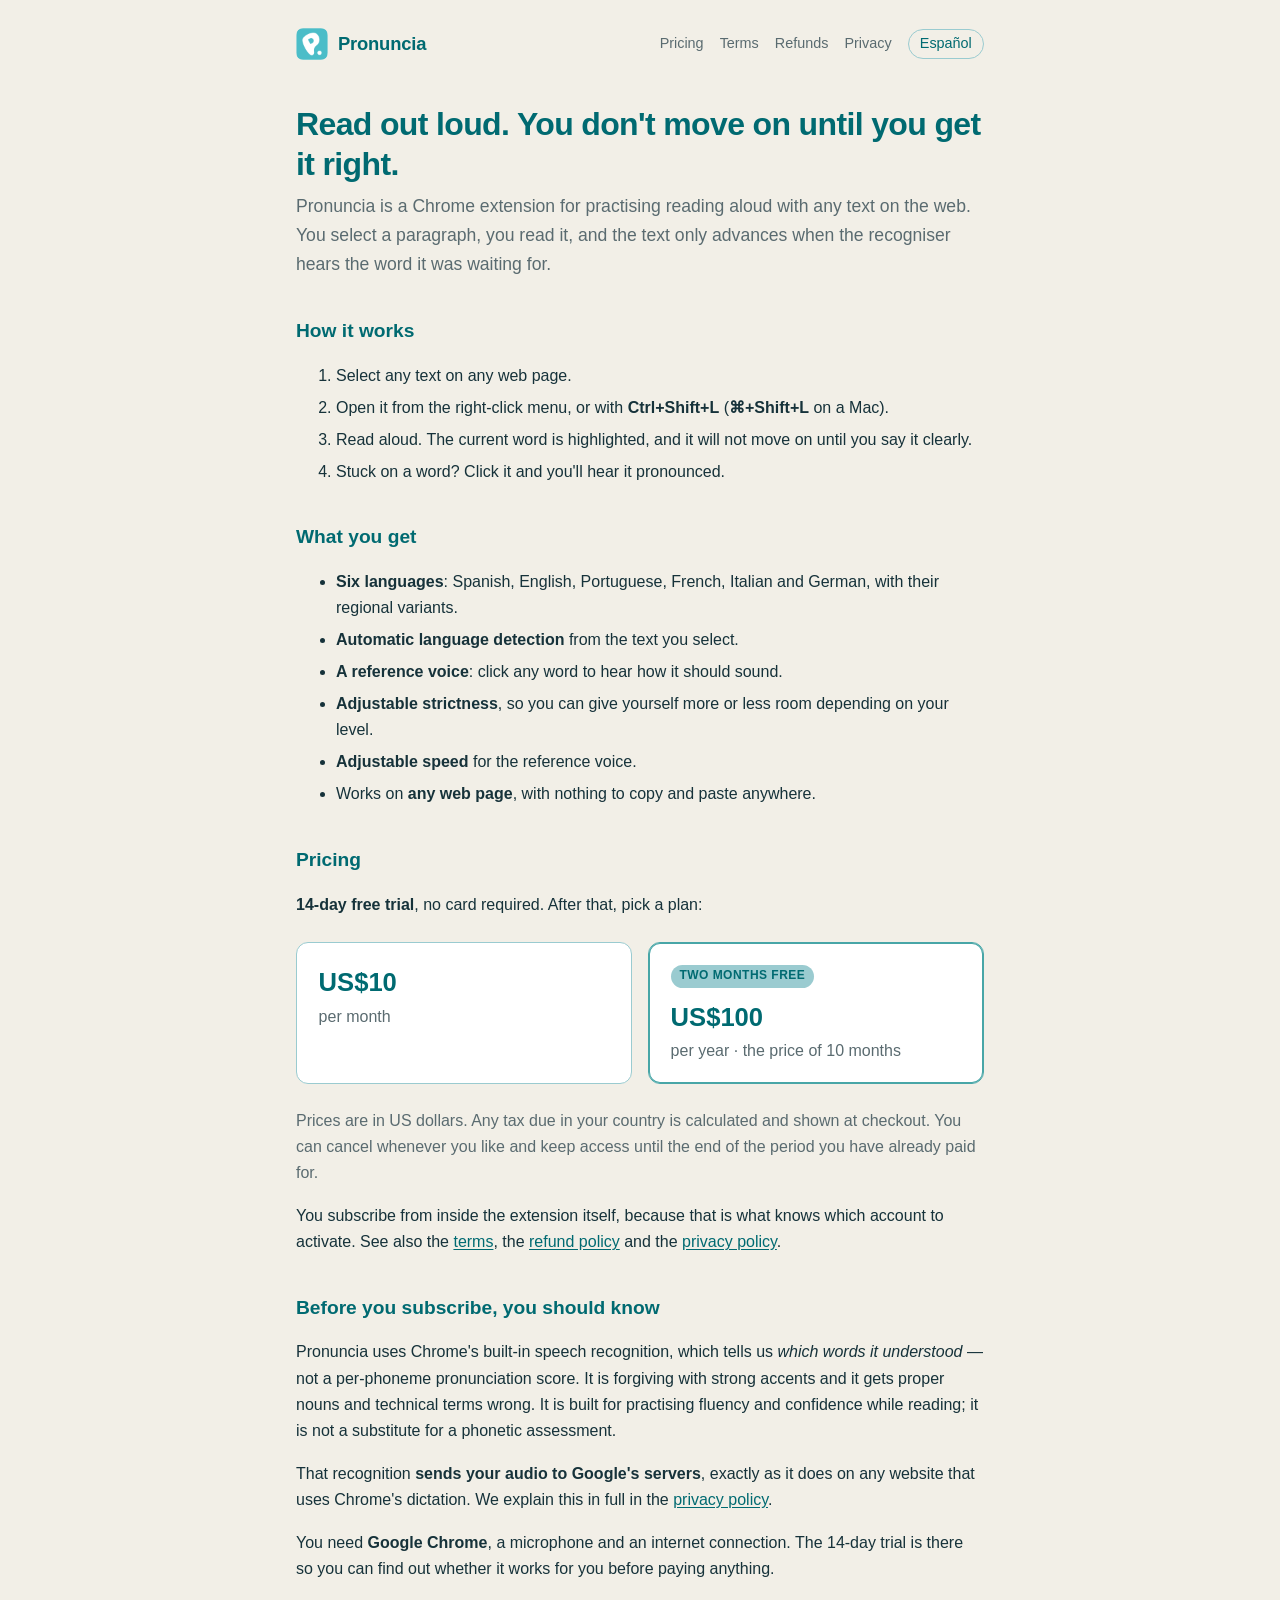
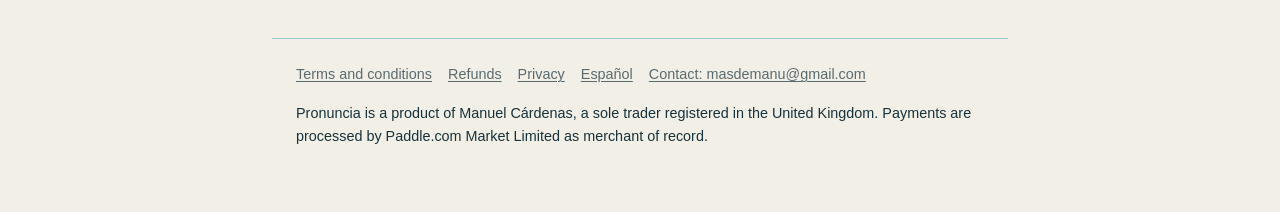
==== index.html @ be969f2e "Pone el inglés en la raíz y rehace el diseño con la paleta y el logo El vendedor es un autónomo brit" ====
<!DOCTYPE html>
<!--
  Portada, en inglés, en la raíz del dominio. Paddle no aprueba un dominio solo
  por tener página de pago: revisa que el sitio explique qué vendes, cuánto
  cuesta y qué recibe el comprador, y que términos, reembolsos y privacidad se
  alcancen desde la navegación. Esta página existe para eso tanto como para el
  visitante.

  El inglés va en la raíz y el español en /es/ porque el vendedor es un autónomo
  británico y la versión inglesa es la que prevalece legalmente. La española es
  traducción, y así lo dicen sus propios Términos.

  Todos los enlaces de navegación son relativos a propósito. El sitio puede
  vivir en la raíz de un dominio o en una subcarpeta —el banco de pruebas local
  lo sirve en /web/—: con rutas absolutas como «/terms/» ese caso se rompe
  entero. Las únicas URLs absolutas son las `hreflang`, que las exigen.
-->
<html lang="en">
  <head>
    <meta charset="utf-8" />
    <meta name="viewport" content="width=device-width, initial-scale=1" />
    <title>Pronuncia — read-aloud practice that waits for you</title>
    <meta name="description" content="Chrome extension for reading practice out loud: the text will not move on until you pronounce each word clearly." />
    <link rel="stylesheet" href="estilo.css" />
    <link rel="icon" href="favicon-32.png" sizes="32x32" />
    <link rel="apple-touch-icon" href="icon-180.png" />
    <link rel="alternate" hreflang="en" href="https://pronuncia.dev/" />
    <link rel="alternate" hreflang="es" href="https://pronuncia.dev/es/" />
    <link rel="alternate" hreflang="x-default" href="https://pronuncia.dev/" />
  </head>
  <body>
    <header>
      <a class="marca" href="./"><img src="logo.png" alt="" /><span>Pronuncia</span></a>
      <nav>
        <a href="#pricing">Pricing</a>
        <a href="terms/">Terms</a>
        <a href="refunds/">Refunds</a>
        <a href="privacy/">Privacy</a>
        <a class="idioma" href="es/" hreflang="es" lang="es">Español</a>
      </nav>
    </header>

    <main>
      <h1>Read out loud. You don't move on until you get it right.</h1>
      <p class="entrada">
        Pronuncia is a Chrome extension for practising reading aloud with any text on
        the web. You select a paragraph, you read it, and the text only advances when
        the recogniser hears the word it was waiting for.
      </p>

      <h2>How it works</h2>
      <ol>
        <li>Select any text on any web page.</li>
        <li>Open it from the right-click menu, or with <strong>Ctrl+Shift+L</strong> (<strong>⌘+Shift+L</strong> on a Mac).</li>
        <li>Read aloud. The current word is highlighted, and it will not move on until you say it clearly.</li>
        <li>Stuck on a word? Click it and you'll hear it pronounced.</li>
      </ol>

      <h2>What you get</h2>
      <ul>
        <li><strong>Six languages</strong>: Spanish, English, Portuguese, French, Italian and German, with their regional variants.</li>
        <li><strong>Automatic language detection</strong> from the text you select.</li>
        <li><strong>A reference voice</strong>: click any word to hear how it should sound.</li>
        <li><strong>Adjustable strictness</strong>, so you can give yourself more or less room depending on your level.</li>
        <li><strong>Adjustable speed</strong> for the reference voice.</li>
        <li>Works on <strong>any web page</strong>, with nothing to copy and paste anywhere.</li>
      </ul>

      <h2 id="pricing">Pricing</h2>
      <p><strong>14-day free trial</strong>, no card required. After that, pick a plan:</p>

      <div class="precios">
        <div class="plan">
          <span class="cantidad">US$10</span>
          <span class="suave">per month</span>
        </div>
        <div class="plan destacado">
          <span class="etiqueta">Two months free</span>
          <span class="cantidad">US$100</span>
          <span class="suave">per year · the price of 10 months</span>
        </div>
      </div>

      <p class="suave">
        Prices are in US dollars. Any tax due in your country is calculated and shown at
        checkout. You can cancel whenever you like and keep access until the end of the
        period you have already paid for.
      </p>

      <p>
        You subscribe from inside the extension itself, because that is what knows which
        account to activate. See also the <a href="terms/">terms</a>, the
        <a href="refunds/">refund policy</a> and the <a href="privacy/">privacy policy</a>.
      </p>

      <h2>Before you subscribe, you should know</h2>
      <p>
        Pronuncia uses Chrome's built-in speech recognition, which tells us <em>which words
        it understood</em> — not a per-phoneme pronunciation score. It is forgiving with
        strong accents and it gets proper nouns and technical terms wrong. It is built for
        practising fluency and confidence while reading; it is not a substitute for a
        phonetic assessment.
      </p>
      <p>
        That recognition <strong>sends your audio to Google's servers</strong>, exactly as it
        does on any website that uses Chrome's dictation. We explain this in full in the
        <a href="privacy/">privacy policy</a>.
      </p>
      <p>
        You need <strong>Google Chrome</strong>, a microphone and an internet connection. The
        14-day trial is there so you can find out whether it works for you before paying
        anything.
      </p>
    </main>

    <footer>
      <nav>
        <a href="terms/">Terms and conditions</a>
        <a href="refunds/">Refunds</a>
        <a href="privacy/">Privacy</a>
        <a href="es/" hreflang="es" lang="es">Español</a>
        <a href="mailto:masdemanu@gmail.com">Contact: masdemanu@gmail.com</a>
      </nav>
      <p>
        Pronuncia is a product of Manuel Cárdenas, a sole trader registered in the United
        Kingdom. Payments are processed by Paddle.com Market Limited as merchant of record.
      </p>
    </footer>
    <script src="idioma.js"></script>
  </body>
</html>
---- estilo.css ----
/* Estilo del sitio de Pronuncia. Uno solo para todas las páginas, en los dos
   idiomas, para que quien llega desde el popup reconozca dónde está.

   Sin dependencias ni fuentes remotas: una página de pago que espera a
   descargar una tipografía es una página de pago que a veces no aparece.

   La paleta es de cuatro colores y no todos valen para todo. Medidos sobre el
   fondo crema: el teal oscuro da 5,5:1 y sirve para texto; el teal medio da
   2,5:1 y el claro 1,6:1, así que esos dos son SOLO decoración —bordes, filetes,
   rellenos—. Texto blanco sobre teal medio tampoco llega (2,9:1), por eso los
   botones sólidos van en teal oscuro. */

:root {
  --crema: #f2efe7;
  --teal-claro: #9acbd0;
  --teal-medio: #48a6a7;
  --teal-oscuro: #006a71;

  --texto: #16323a;
  --suave: #5a6b70;
  --enlace: var(--teal-oscuro);
  --linea: #ddd8cc;
  --linea-teal: var(--teal-claro);
  --superficie: #fff;
}

* { box-sizing: border-box; }

body {
  margin: 0;
  font: 16px/1.65 -apple-system, BlinkMacSystemFont, 'Segoe UI', Roboto, sans-serif;
  color: var(--texto);
  background: var(--crema);
}

header, main, footer { max-width: 46rem; margin: 0 auto; padding: 0 1.5rem; }

/* ---- cabecera ---- */

header {
  display: flex;
  flex-wrap: wrap;
  gap: 1rem;
  align-items: center;
  justify-content: space-between;
  padding-top: 1.75rem;
  padding-bottom: 1.25rem;
}

header .marca {
  display: inline-flex;
  align-items: center;
  gap: 0.6rem;
  font-weight: 650;
  font-size: 1.15rem;
  letter-spacing: -0.01em;
  text-decoration: none;
  color: var(--teal-oscuro);
}
header .marca img { display: block; height: 2rem; width: auto; border-radius: 0.45rem; }

header nav { display: flex; flex-wrap: wrap; align-items: center; gap: 1rem; font-size: 0.9rem; }
header nav a { color: var(--suave); text-decoration: none; }
header nav a:hover { color: var(--teal-oscuro); text-decoration: underline; }

/* El selector de idioma no es un enlace más de la navegación: se distingue para
   que se encuentre sin leerla entera. */
header nav a.idioma {
  border: 1px solid var(--linea-teal);
  border-radius: 999px;
  padding: 0.15rem 0.7rem;
  color: var(--teal-oscuro);
}
header nav a.idioma:hover { background: var(--teal-claro); text-decoration: none; }

/* ---- texto ---- */

h1 { font-size: 2rem; line-height: 1.25; margin: 1.5rem 0 0.5rem; letter-spacing: -0.02em; color: var(--teal-oscuro); }
h2 { font-size: 1.2rem; margin: 2.25rem 0 0.5rem; color: var(--teal-oscuro); }
h3 { font-size: 1rem; margin: 1.5rem 0 0.25rem; }

p, li { color: var(--texto); }
li { margin-bottom: 0.35rem; }
.suave { color: var(--suave); }

a { color: var(--enlace); text-underline-offset: 0.15em; }
a:hover { color: var(--teal-medio); }

.entrada { font-size: 1.1rem; color: var(--suave); margin-top: 0; }

/* ---- precios ---- */

.precios { display: flex; flex-wrap: wrap; gap: 1rem; margin: 1.5rem 0; }
.plan {
  flex: 1 1 12rem;
  background: var(--superficie);
  border: 1px solid var(--linea-teal);
  border-radius: 0.75rem;
  padding: 1.15rem 1.35rem;
}
.plan .cantidad { font-size: 1.6rem; font-weight: 650; display: block; color: var(--teal-oscuro); }

/* El anual lleva un filete grueso porque es el que interesa a las dos partes:
   al comprador le sale dos meses gratis y al vendedor le baja la comisión
   efectiva del 10 % al 5,5 %, que es donde se va el margen de un cobro de $10. */
.plan.destacado { border-color: var(--teal-medio); box-shadow: inset 0 0 0 1px var(--teal-medio); }
.plan .etiqueta {
  display: inline-block;
  margin-bottom: 0.5rem;
  padding: 0.1rem 0.55rem;
  border-radius: 999px;
  background: var(--teal-claro);
  color: var(--teal-oscuro);
  font-size: 0.75rem;
  font-weight: 650;
  text-transform: uppercase;
  letter-spacing: 0.04em;
}

/* ---- tablas ---- */

table {
  border-collapse: collapse;
  width: 100%;
  margin: 1rem 0;
  font-size: 0.95rem;
  background: var(--superficie);
  border: 1px solid var(--linea-teal);
  border-radius: 0.6rem;
  overflow: hidden;
}
th, td { text-align: left; padding: 0.6rem 0.8rem; border-bottom: 1px solid var(--linea); vertical-align: top; }
tr:last-child td { border-bottom: none; }
th { background: var(--teal-claro); color: var(--teal-oscuro); font-weight: 650; border-bottom-color: var(--teal-medio); }

/* Las tablas de la política de privacidad no caben en un móvil: que se
   desplacen ellas antes que la página entera. */
.tabla { overflow-x: auto; }

/* ---- aviso de idioma ---- */

/* Sugerir, no imponer. Una redirección automática por idioma sin escapatoria es
   de las cosas que más molestan, y además se equivoca: hay quien navega en un
   idioma y quiere leer en otro. */
.aviso-idioma {
  background: var(--superficie);
  border: 1px solid var(--linea-teal);
  border-left: 4px solid var(--teal-medio);
  border-radius: 0.5rem;
  padding: 0.75rem 1rem;
  margin: 1.25rem auto 0;
  max-width: 46rem;
  font-size: 0.92rem;
  display: flex;
  flex-wrap: wrap;
  gap: 0.75rem;
  align-items: center;
  justify-content: space-between;
}
.aviso-idioma button {
  border: 1px solid var(--linea-teal);
  background: transparent;
  color: var(--suave);
  border-radius: 0.4rem;
  padding: 0.2rem 0.6rem;
  font: inherit;
  font-size: 0.85rem;
  cursor: pointer;
}
.aviso-idioma button:hover { background: var(--crema); color: var(--texto); }

/* ---- huecos por rellenar ---- */

/* Se marcan en rojo a propósito: un dato de relleno en los Términos es justo lo
   que hace que Paddle rechace la verificación, y así no se puede pasar por alto. */
.rellenar {
  background: #fff1f0;
  color: #b3261e;
  border-bottom: 1px dashed #b3261e;
  padding: 0 0.15rem;
  font-weight: 600;
}

/* ---- pie ---- */

footer {
  border-top: 1px solid var(--linea-teal);
  margin-top: 3.5rem;
  padding-top: 1.5rem;
  padding-bottom: 3rem;
  font-size: 0.9rem;
  color: var(--suave);
}
footer nav { display: flex; flex-wrap: wrap; gap: 1rem; margin-bottom: 0.75rem; }
footer a { color: var(--suave); }
footer a:hover { color: var(--teal-oscuro); }
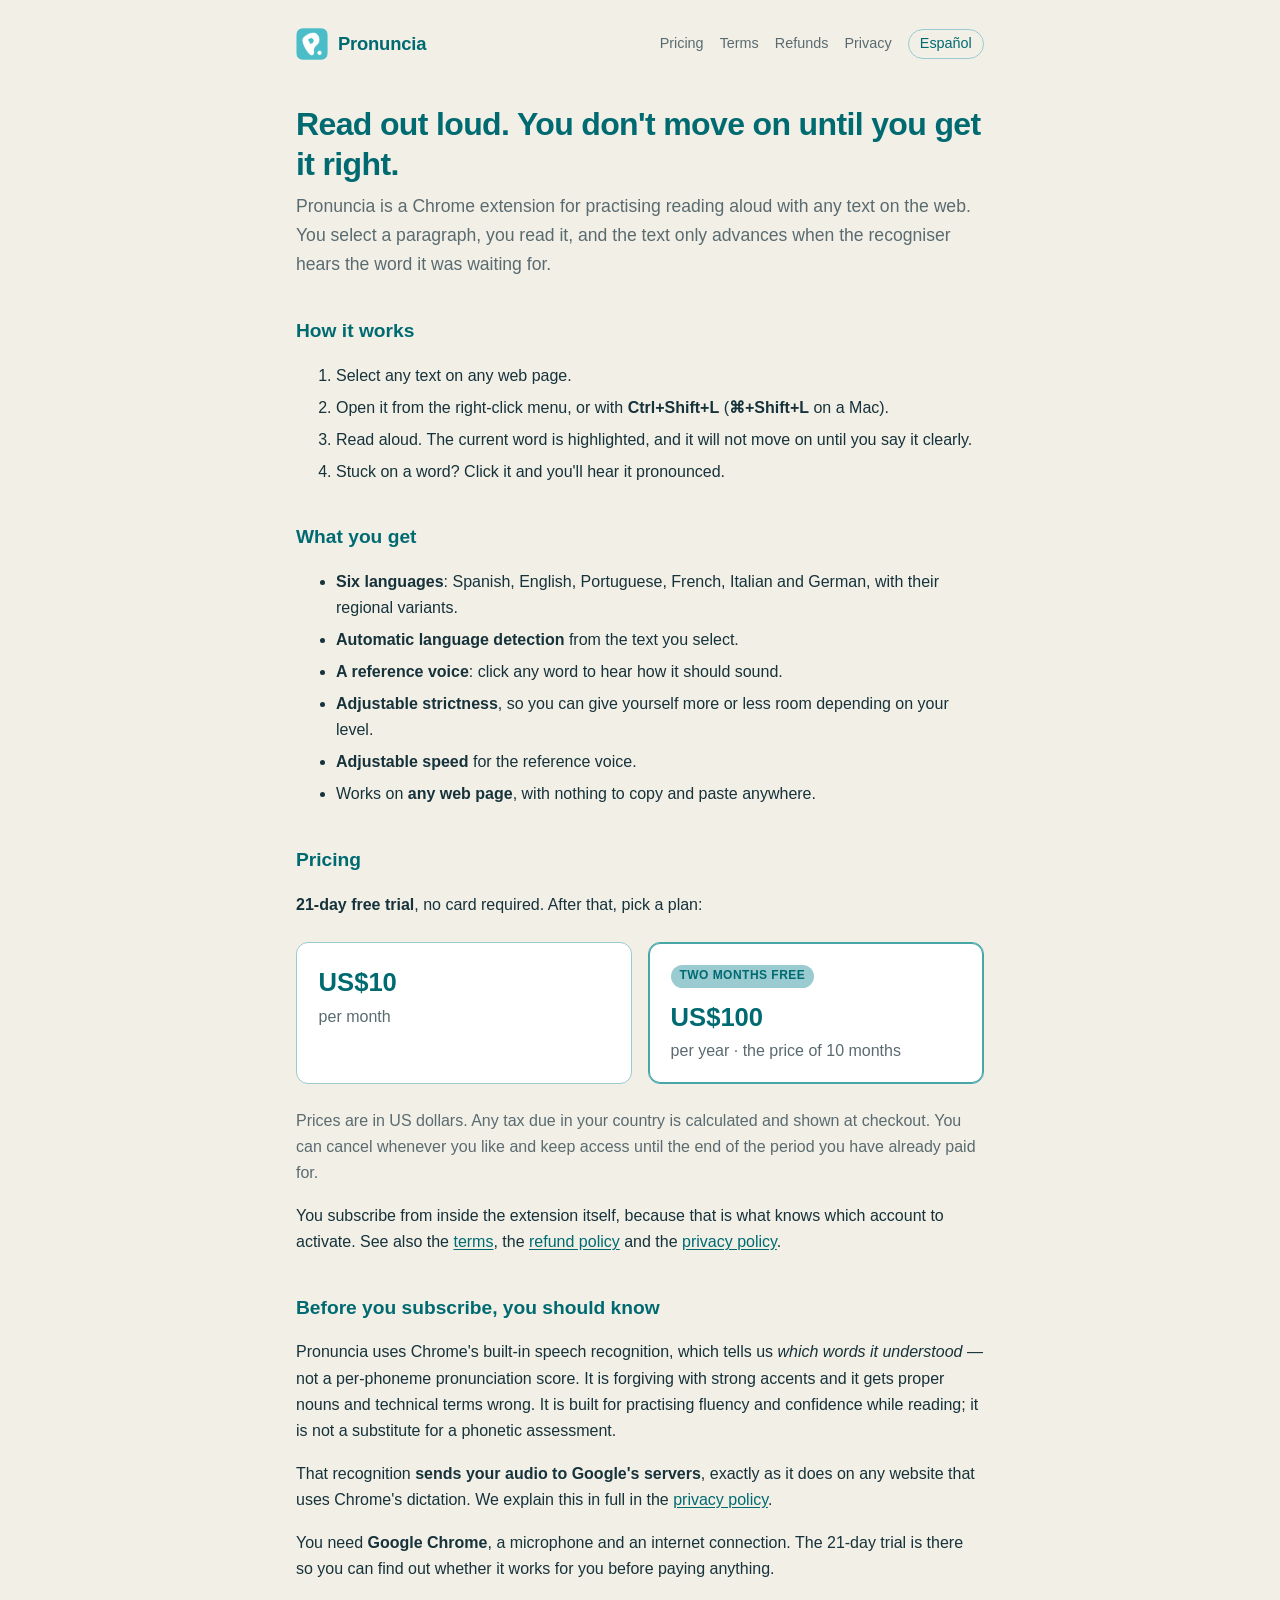
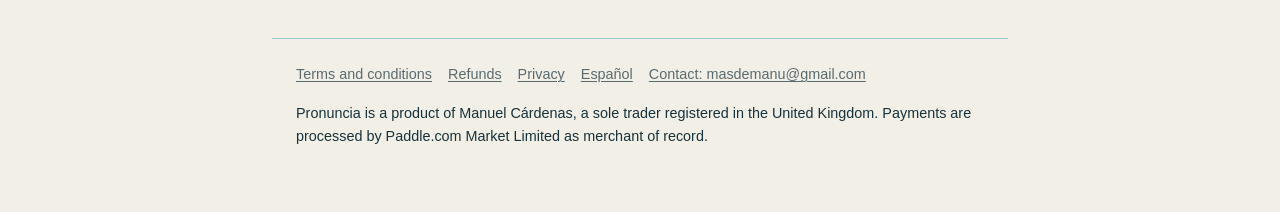
==== commit 9152f9d8: "Sube la prueba gratuita de 14 a 21 días Solo las menciones a la prueba. Los otros «14 días» de la po" ====
--- a/index.html
+++ b/index.html
@@ -67,7 +67,7 @@
       </ul>
 
       <h2 id="pricing">Pricing</h2>
-      <p><strong>14-day free trial</strong>, no card required. After that, pick a plan:</p>
+      <p><strong>21-day free trial</strong>, no card required. After that, pick a plan:</p>
 
       <div class="precios">
         <div class="plan">
@@ -108,7 +108,7 @@
       </p>
       <p>
         You need <strong>Google Chrome</strong>, a microphone and an internet connection. The
-        14-day trial is there so you can find out whether it works for you before paying
+        21-day trial is there so you can find out whether it works for you before paying
         anything.
       </p>
     </main>
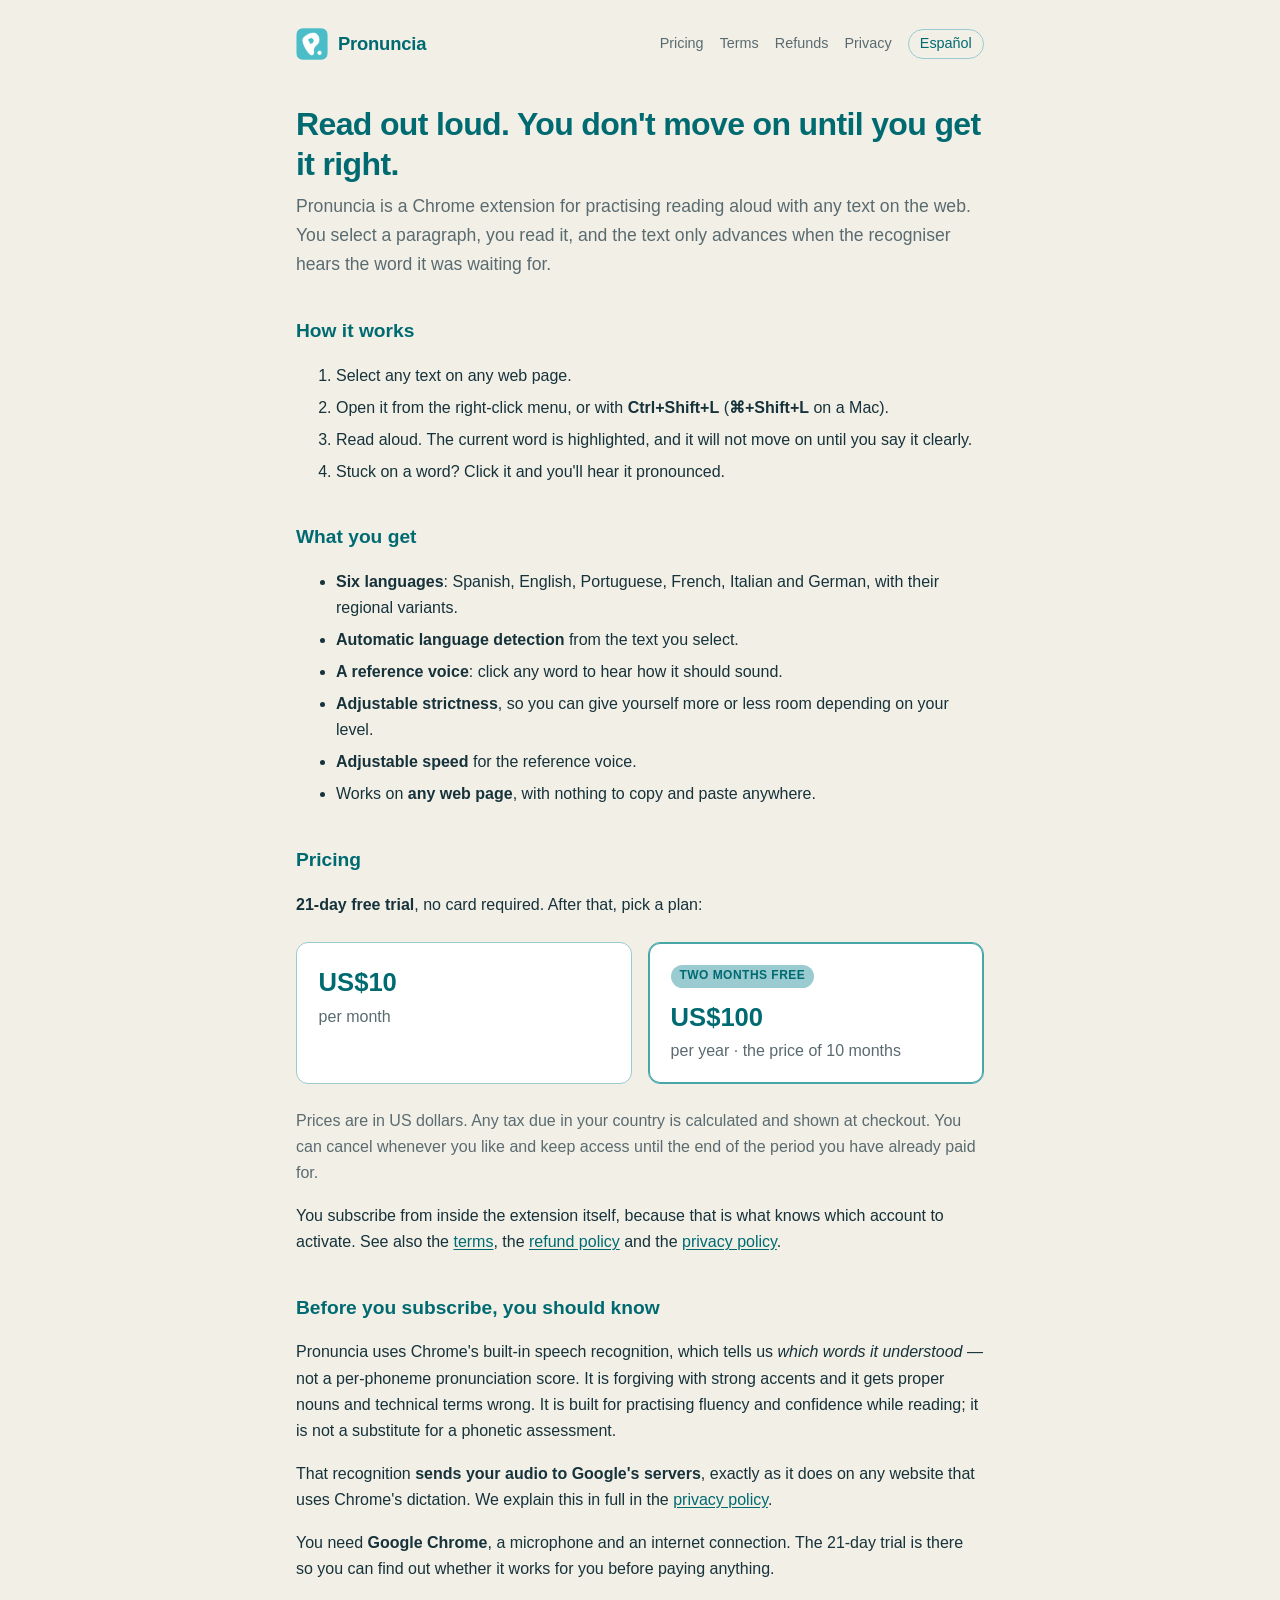
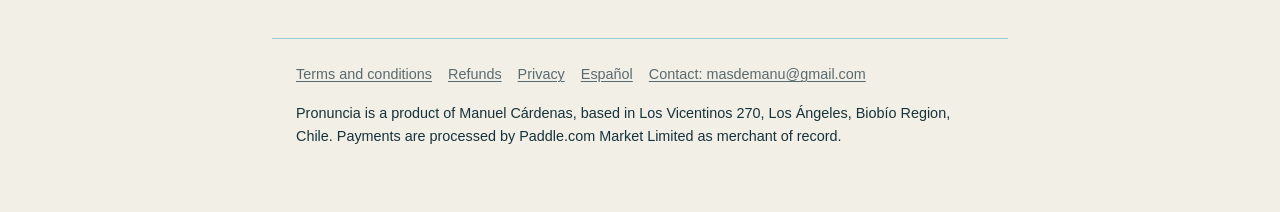
==== commit 502048c5: "El vendedor está en Chile, no en el Reino Unido Las páginas legales afirmaban que el vendedor era un" ====
--- a/index.html
+++ b/index.html
@@ -122,8 +122,8 @@
         <a href="mailto:masdemanu@gmail.com">Contact: masdemanu@gmail.com</a>
       </nav>
       <p>
-        Pronuncia is a product of Manuel Cárdenas, a sole trader registered in the United
-        Kingdom. Payments are processed by Paddle.com Market Limited as merchant of record.
+        Pronuncia is a product of Manuel Cárdenas, based in Los Vicentinos 270, Los Ángeles, Biobío Region, Chile. Payments are
+        processed by Paddle.com Market Limited as merchant of record.
       </p>
     </footer>
     <script src="idioma.js"></script>
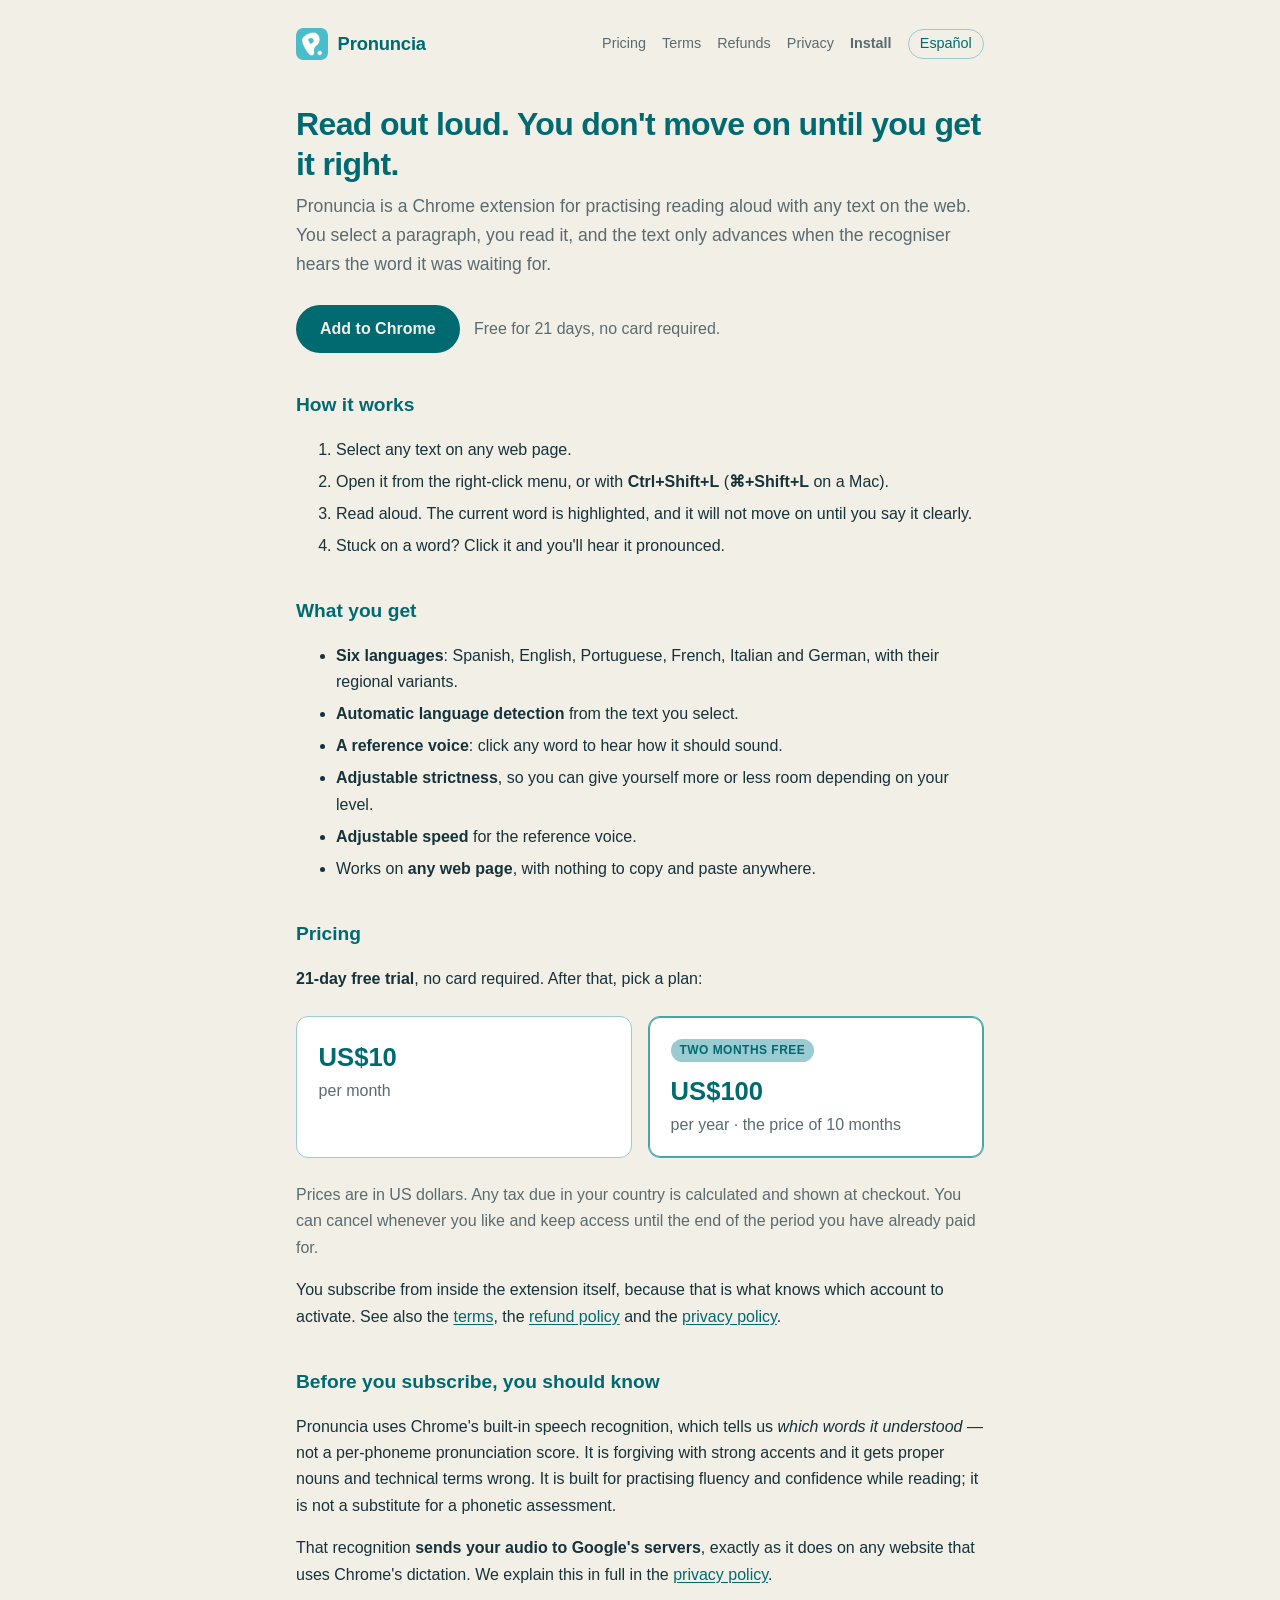
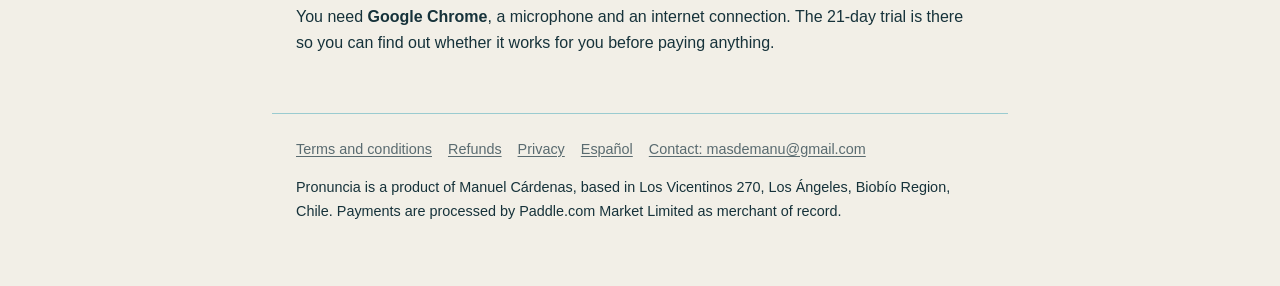
==== commit c25f31cc: "Enlaza a la tienda y deja el sitio listo para buscadores El sitio explicaba el producto y el precio " ====
--- a/index.html
+++ b/index.html
@@ -24,9 +24,68 @@
     <link rel="stylesheet" href="estilo.css" />
     <link rel="icon" href="favicon-32.png" sizes="32x32" />
     <link rel="apple-touch-icon" href="icon-180.png" />
+    <link rel="canonical" href="https://pronuncia.dev/" />
     <link rel="alternate" hreflang="en" href="https://pronuncia.dev/" />
     <link rel="alternate" hreflang="es" href="https://pronuncia.dev/es/" />
     <link rel="alternate" hreflang="x-default" href="https://pronuncia.dev/" />
+
+    <!-- Para cuando alguien comparte el enlace: sin esto sale un
+         recuadro gris sin imagen ni texto. `og.png` mide 1200x630. -->
+    <meta property="og:type" content="website" />
+    <meta property="og:site_name" content="Pronuncia" />
+    <meta property="og:title" content="Pronuncia — read-aloud practice that waits for you" />
+    <meta property="og:description" content="Chrome extension for reading practice out loud: the text will not move on until you pronounce each word clearly." />
+    <meta property="og:url" content="https://pronuncia.dev/" />
+    <meta property="og:image" content="https://pronuncia.dev/og.png" />
+    <meta property="og:image:width" content="1200" />
+    <meta property="og:image:height" content="630" />
+    <meta property="og:locale" content="en_US" />
+    <meta property="og:locale:alternate" content="es_ES" />
+    <meta name="twitter:card" content="summary_large_image" />
+
+    <!-- Ficha para Google: qué es, quién lo vende y cuánto cuesta. No
+         lleva valoraciones porque todavía no hay ninguna, e inventarlas
+         es motivo de penalización. -->
+    <script type="application/ld+json">
+{
+      "@context": "https://schema.org",
+      "@type": "SoftwareApplication",
+      "name": "Pronuncia",
+      "applicationCategory": "EducationalApplication",
+      "operatingSystem": "Chrome",
+      "url": "https://pronuncia.dev/",
+      "downloadUrl": "https://chromewebstore.google.com/detail/ldpkjpkejbcinafgibibbiepdnjcapkn",
+      "inLanguage": [
+            "es",
+            "en",
+            "pt",
+            "fr",
+            "it",
+            "de"
+      ],
+      "author": {
+            "@type": "Person",
+            "name": "Manuel Cárdenas"
+      },
+      "offers": [
+            {
+                  "@type": "Offer",
+                  "price": "10",
+                  "priceCurrency": "USD",
+                  "description": "Monthly subscription",
+                  "url": "https://pronuncia.dev/#pricing"
+            },
+            {
+                  "@type": "Offer",
+                  "price": "100",
+                  "priceCurrency": "USD",
+                  "description": "Annual subscription",
+                  "url": "https://pronuncia.dev/#pricing"
+            }
+      ],
+      "description": "Chrome extension for reading practice out loud: the text will not move on until you pronounce each word clearly."
+}
+    </script>
   </head>
   <body>
     <header>
@@ -36,6 +95,7 @@
         <a href="terms/">Terms</a>
         <a href="refunds/">Refunds</a>
         <a href="privacy/">Privacy</a>
+        <a class="instalar-nav" href="https://chromewebstore.google.com/detail/ldpkjpkejbcinafgibibbiepdnjcapkn">Install</a>
         <a class="idioma" href="es/" hreflang="es" lang="es">Español</a>
       </nav>
     </header>
@@ -46,6 +106,11 @@
         Pronuncia is a Chrome extension for practising reading aloud with any text on
         the web. You select a paragraph, you read it, and the text only advances when
         the recogniser hears the word it was waiting for.
+      </p>
+
+      <p class="llamada">
+        <a class="instalar" href="https://chromewebstore.google.com/detail/ldpkjpkejbcinafgibibbiepdnjcapkn">Add to Chrome</a>
+        <span class="suave">Free for 21 days, no card required.</span>
       </p>
 
       <h2>How it works</h2>
--- a/estilo.css
+++ b/estilo.css
@@ -194,3 +194,25 @@
 footer nav { display: flex; flex-wrap: wrap; gap: 1rem; margin-bottom: 0.75rem; }
 footer a { color: var(--suave); }
 footer a:hover { color: var(--teal-oscuro); }
+
+/* Llamada a instalar. El sitio explicaba el producto y el precio pero no
+   tenía ni un solo enlace a la tienda: quien se convencía leyendo no tenía
+   dónde hacer clic. */
+.llamada {
+  display: flex;
+  flex-wrap: wrap;
+  align-items: center;
+  gap: 0.9rem;
+  margin: 1.6rem 0 2rem;
+}
+.instalar {
+  display: inline-block;
+  padding: 0.7rem 1.5rem;
+  border-radius: 999px;
+  background: var(--teal-oscuro);
+  color: var(--crema);
+  font-weight: 650;
+  text-decoration: none;
+}
+.instalar:hover { background: var(--teal-medio); color: #fff; }
+.instalar-nav { font-weight: 650; }
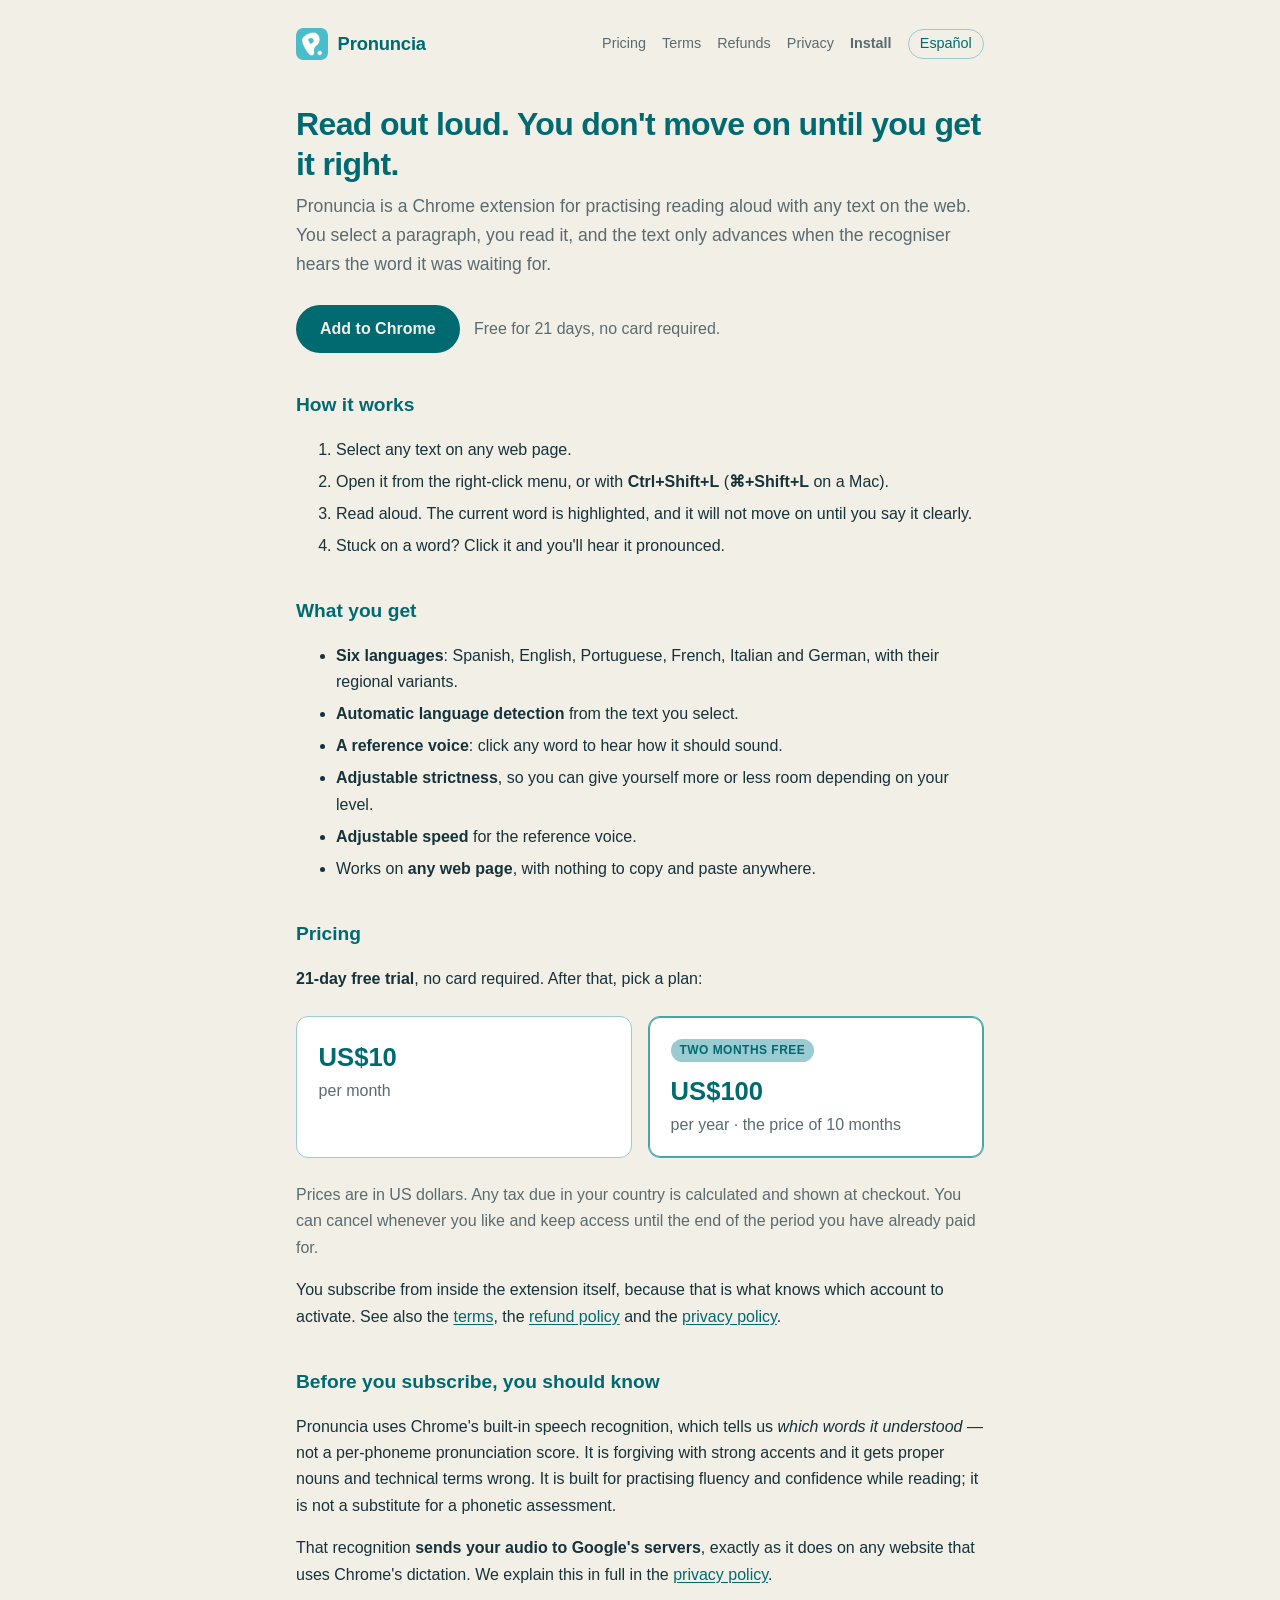
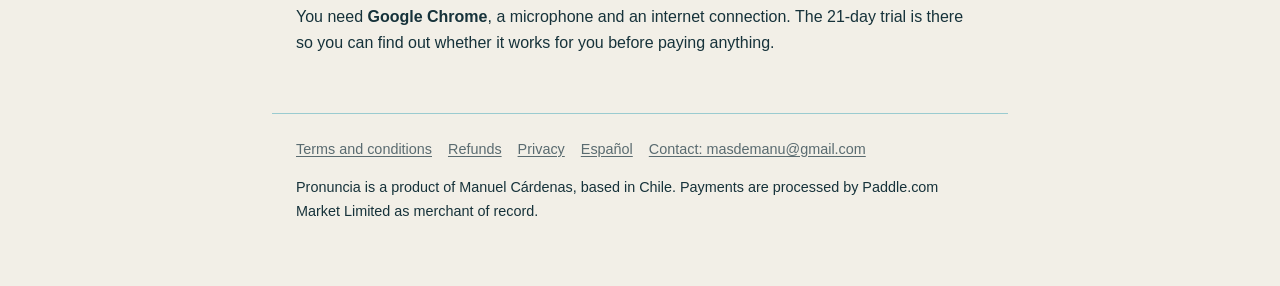
==== commit 21cd3cb2: "Quita la dirección postal del sitio Era el domicilio particular y estaba en seis sitios, incluidos l" ====
--- a/index.html
+++ b/index.html
@@ -187,7 +187,7 @@
         <a href="mailto:masdemanu@gmail.com">Contact: masdemanu@gmail.com</a>
       </nav>
       <p>
-        Pronuncia is a product of Manuel Cárdenas, based in Los Vicentinos 270, Los Ángeles, Biobío Region, Chile. Payments are
+        Pronuncia is a product of Manuel Cárdenas, based in Chile. Payments are
         processed by Paddle.com Market Limited as merchant of record.
       </p>
     </footer>
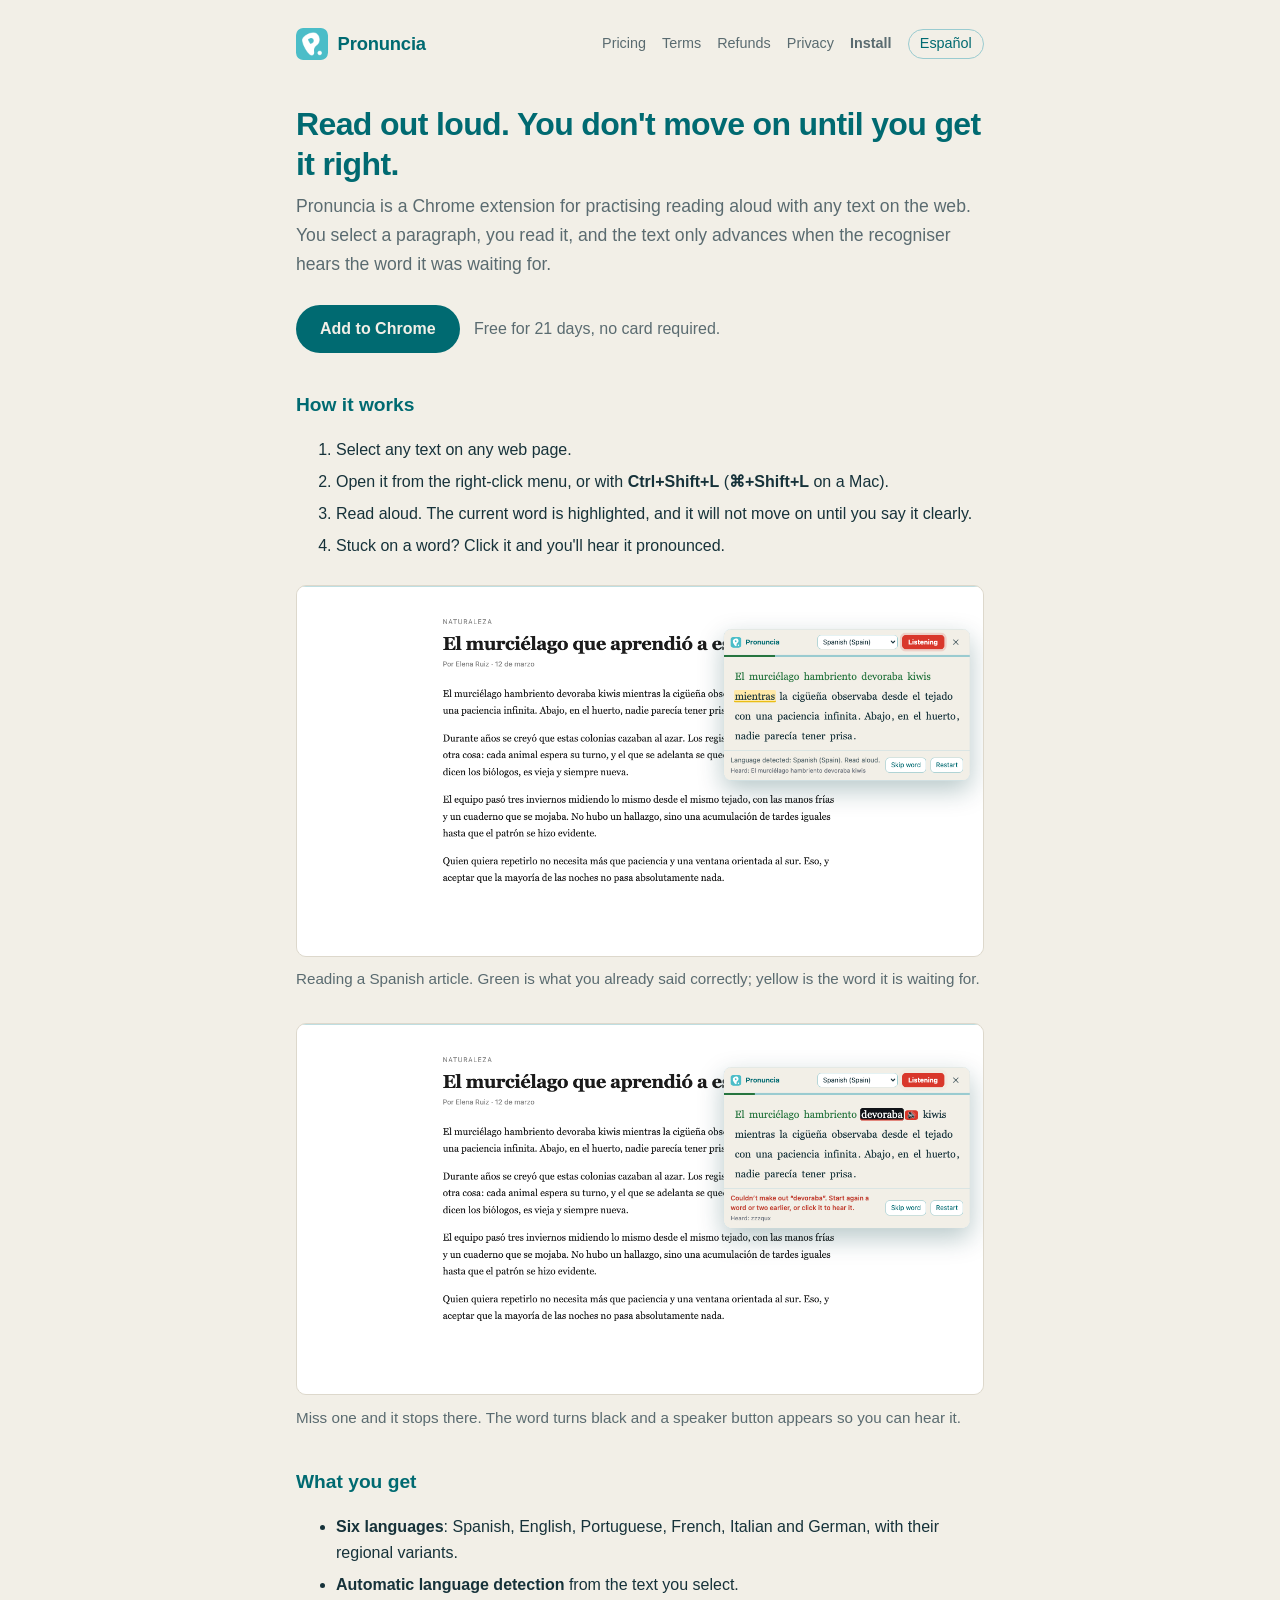
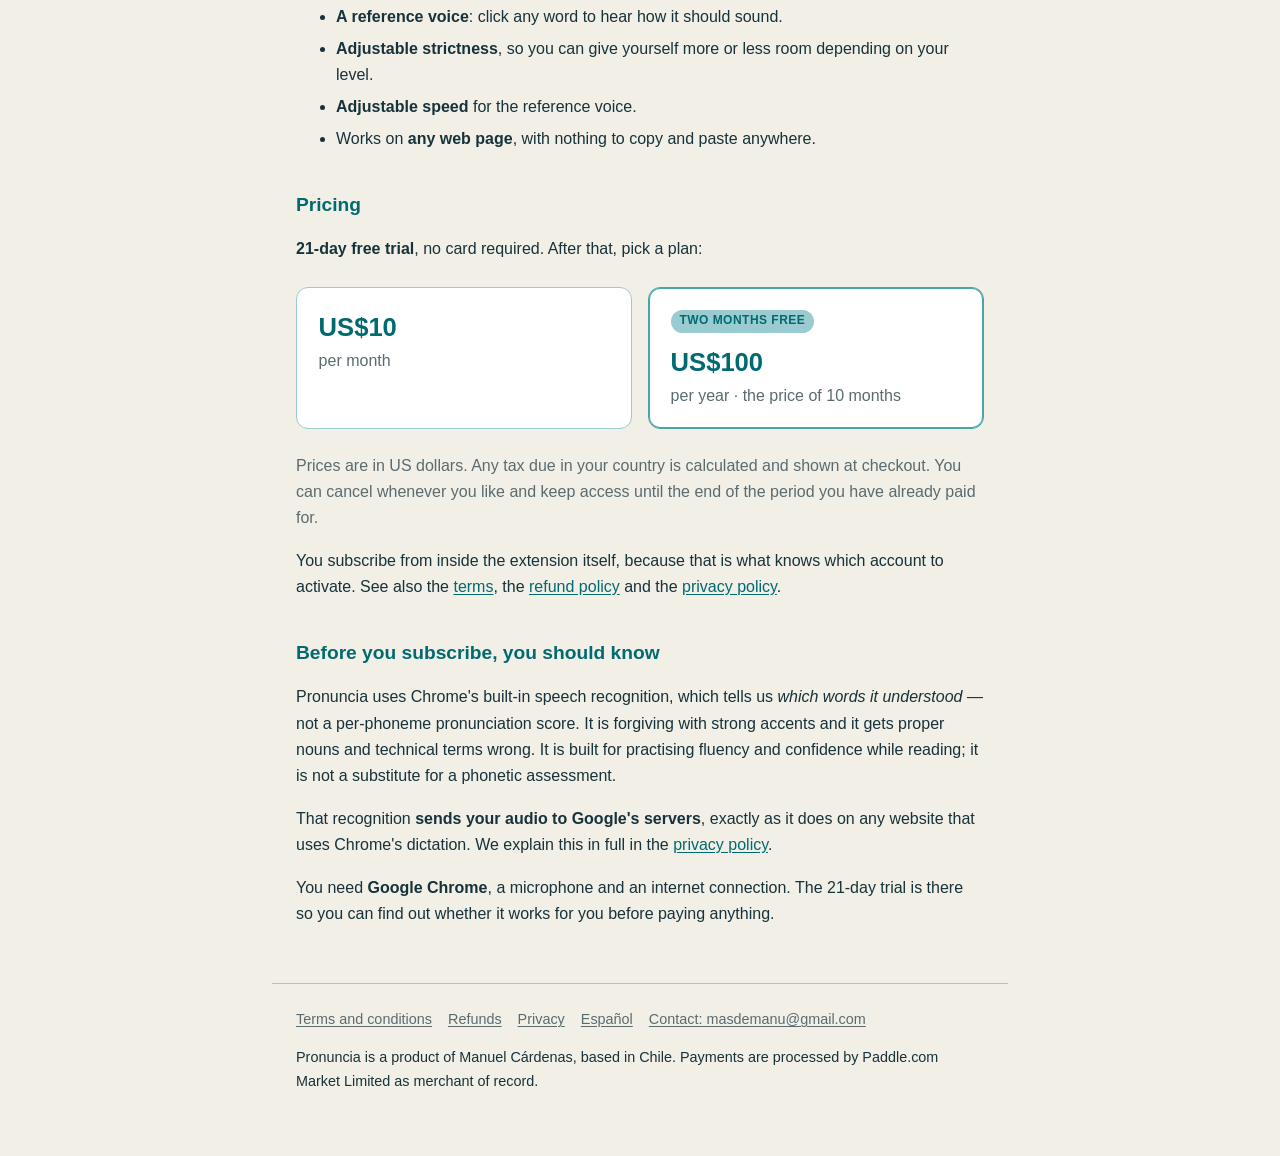
==== commit 15680998: "Enseña el producto en la portada, en vez de solo describirlo Dos capturas reales reaprovechadas de l" ====
--- a/index.html
+++ b/index.html
@@ -121,6 +121,19 @@
         <li>Stuck on a word? Click it and you'll hear it pronounced.</li>
       </ol>
 
+
+      <figure class="captura">
+        <img src="captura-leyendo.png" width="1280" height="690" loading="lazy" decoding="async"
+             alt="The Pronuncia panel open over a Spanish article. The words already read correctly are green and the word being waited for is highlighted in yellow." />
+        <figcaption>Reading a Spanish article. Green is what you already said correctly; yellow is the word it is waiting for.</figcaption>
+      </figure>
+
+      <figure class="captura">
+        <img src="captura-fallo.png" width="1280" height="690" loading="lazy" decoding="async"
+             alt="The same panel after a mispronounced word: «devoraba» is shown in black with a speaker button beside it, and a message explains how to continue." />
+        <figcaption>Miss one and it stops there. The word turns black and a speaker button appears so you can hear it.</figcaption>
+      </figure>
+
       <h2>What you get</h2>
       <ul>
         <li><strong>Six languages</strong>: Spanish, English, Portuguese, French, Italian and German, with their regional variants.</li>
--- a/estilo.css
+++ b/estilo.css
@@ -216,3 +216,19 @@
 }
 .instalar:hover { background: var(--teal-medio); color: #fff; }
 .instalar-nav { font-weight: 650; }
+
+/* Capturas del producto. `width`/`height` en el HTML reservan el hueco antes
+   de que la imagen llegue: sin ellos el texto salta cuando carga. */
+.captura { margin: 1.6rem 0 2rem; }
+.captura img {
+  display: block;
+  width: 100%;
+  height: auto;
+  border: 1px solid var(--linea);
+  border-radius: 10px;
+}
+.captura figcaption {
+  margin-top: 0.6rem;
+  font-size: 0.95rem;
+  color: var(--suave);
+}
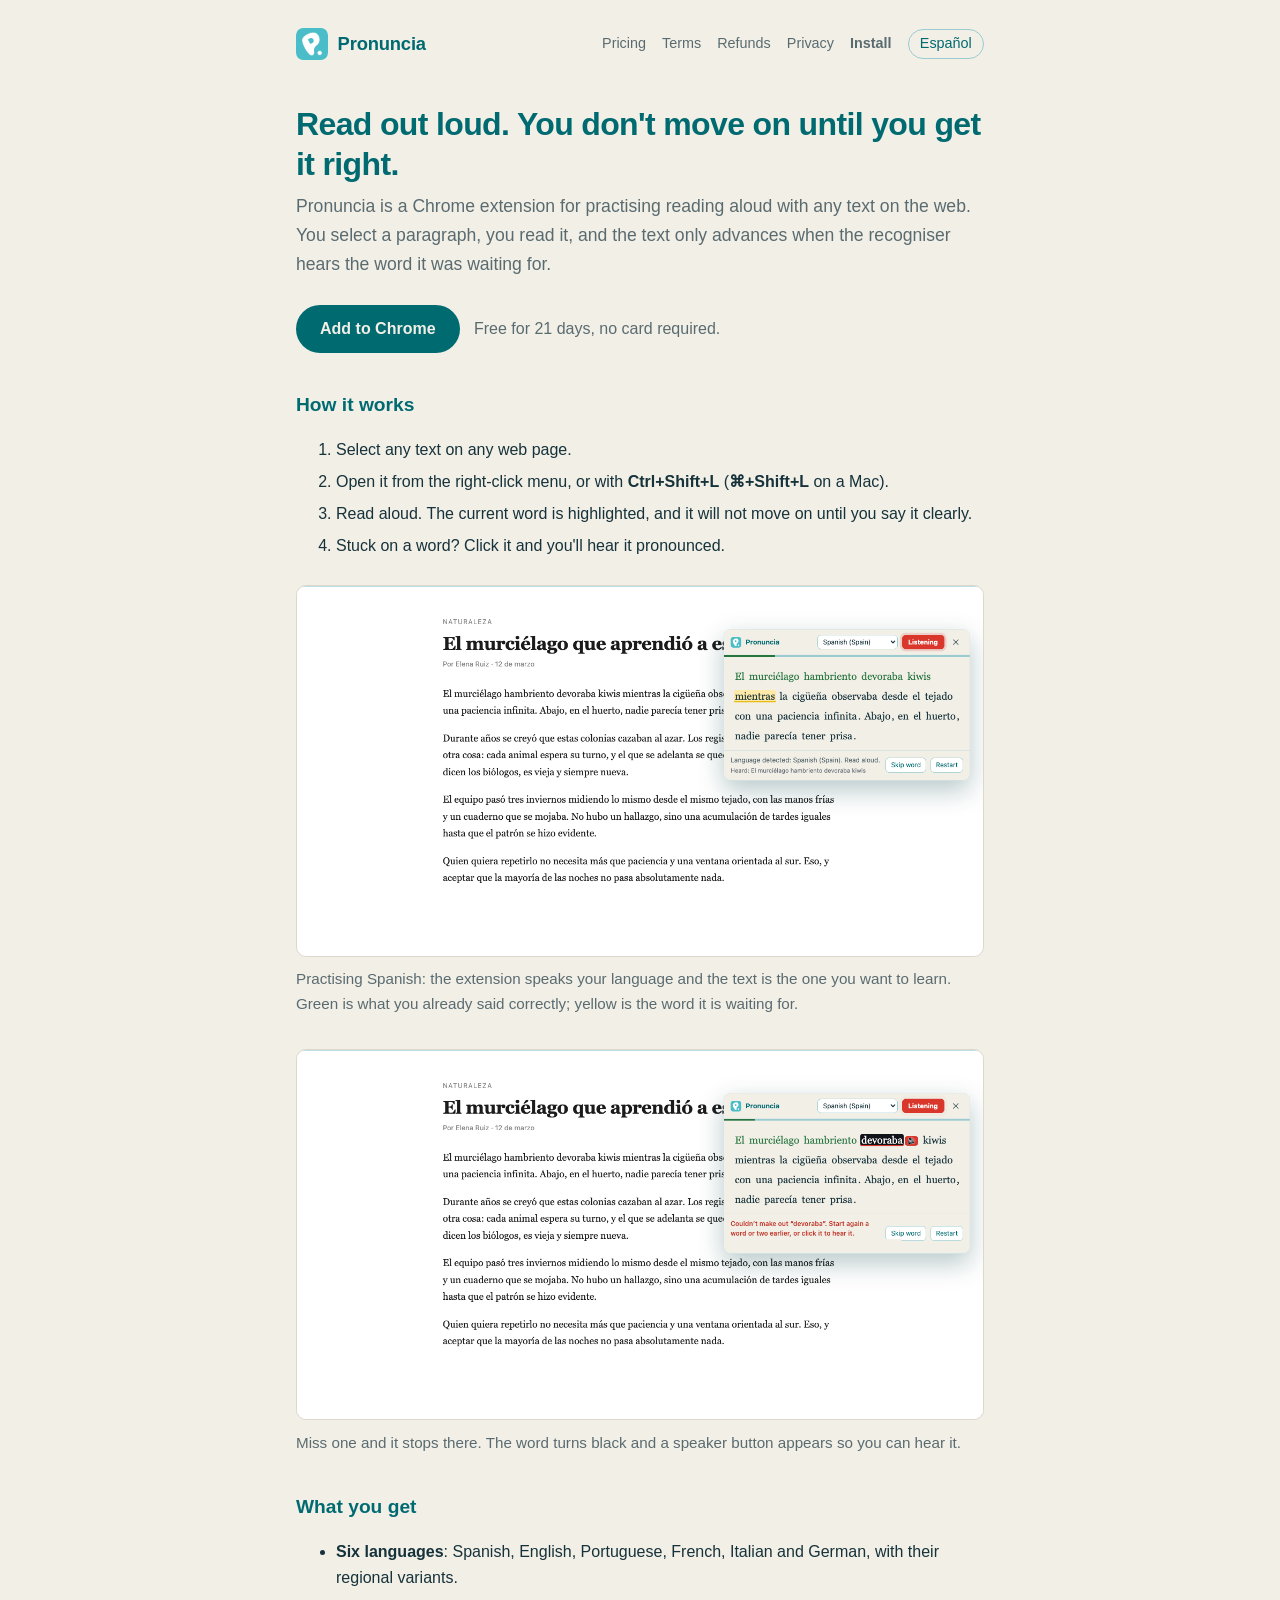
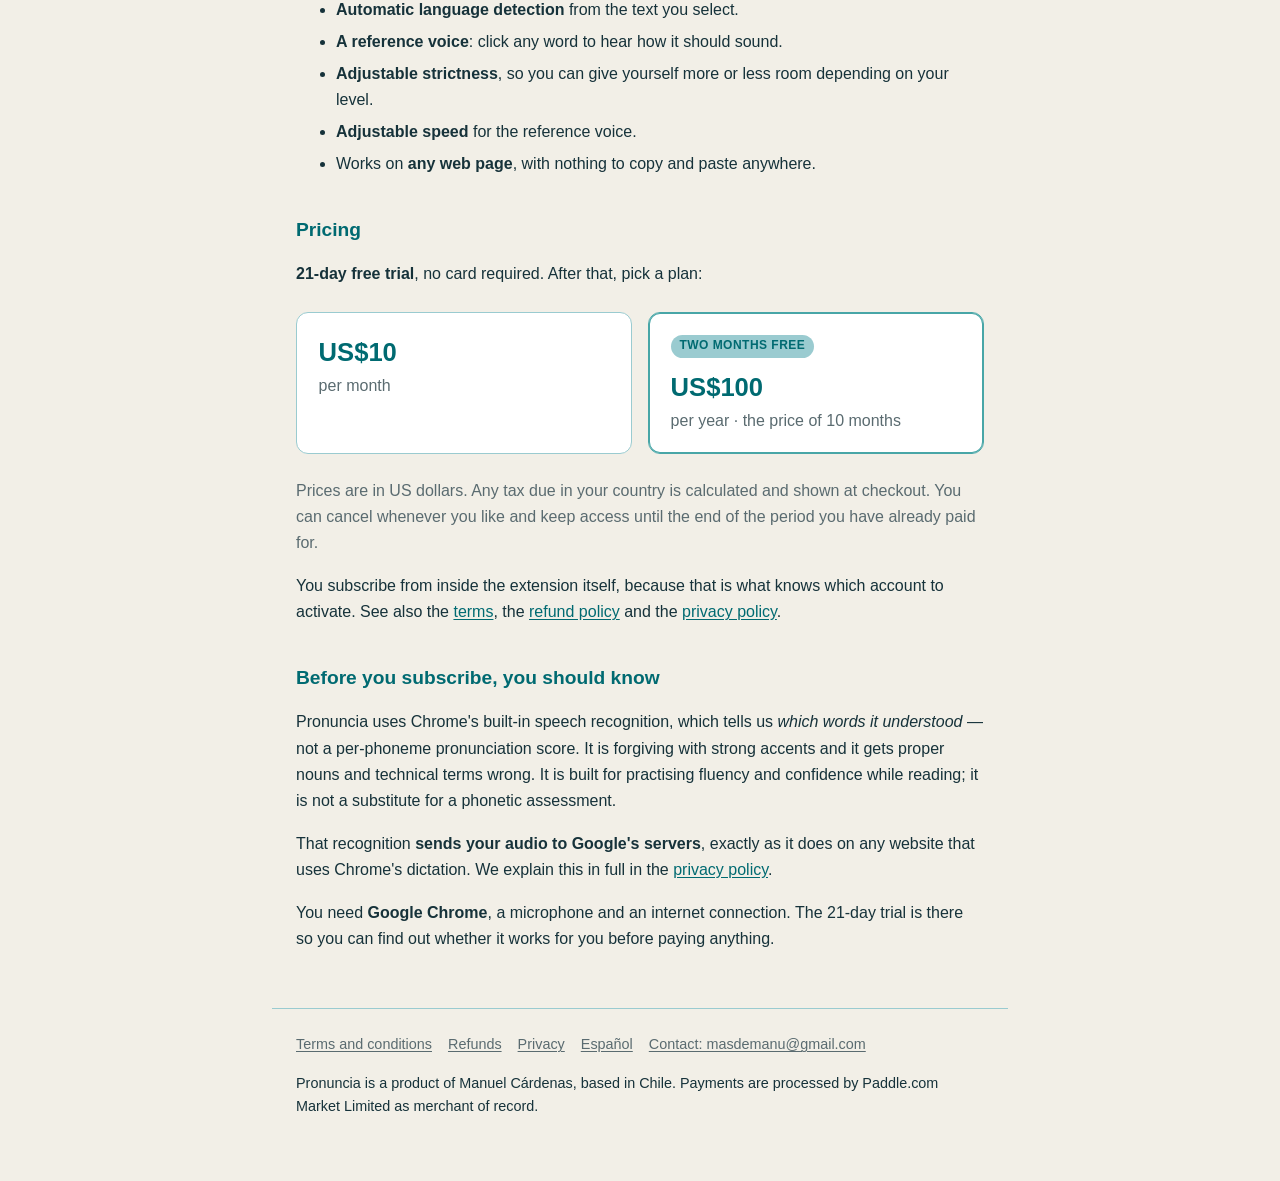
==== commit 9174dcfe: "Cruza el idioma de las capturas con el de la página Quien lee la portada en inglés quiere aprender e" ====
--- a/index.html
+++ b/index.html
@@ -125,7 +125,7 @@
       <figure class="captura">
         <img src="captura-leyendo.png" width="1280" height="690" loading="lazy" decoding="async"
              alt="The Pronuncia panel open over a Spanish article. The words already read correctly are green and the word being waited for is highlighted in yellow." />
-        <figcaption>Reading a Spanish article. Green is what you already said correctly; yellow is the word it is waiting for.</figcaption>
+        <figcaption>Practising Spanish: the extension speaks your language and the text is the one you want to learn. Green is what you already said correctly; yellow is the word it is waiting for.</figcaption>
       </figure>
 
       <figure class="captura">
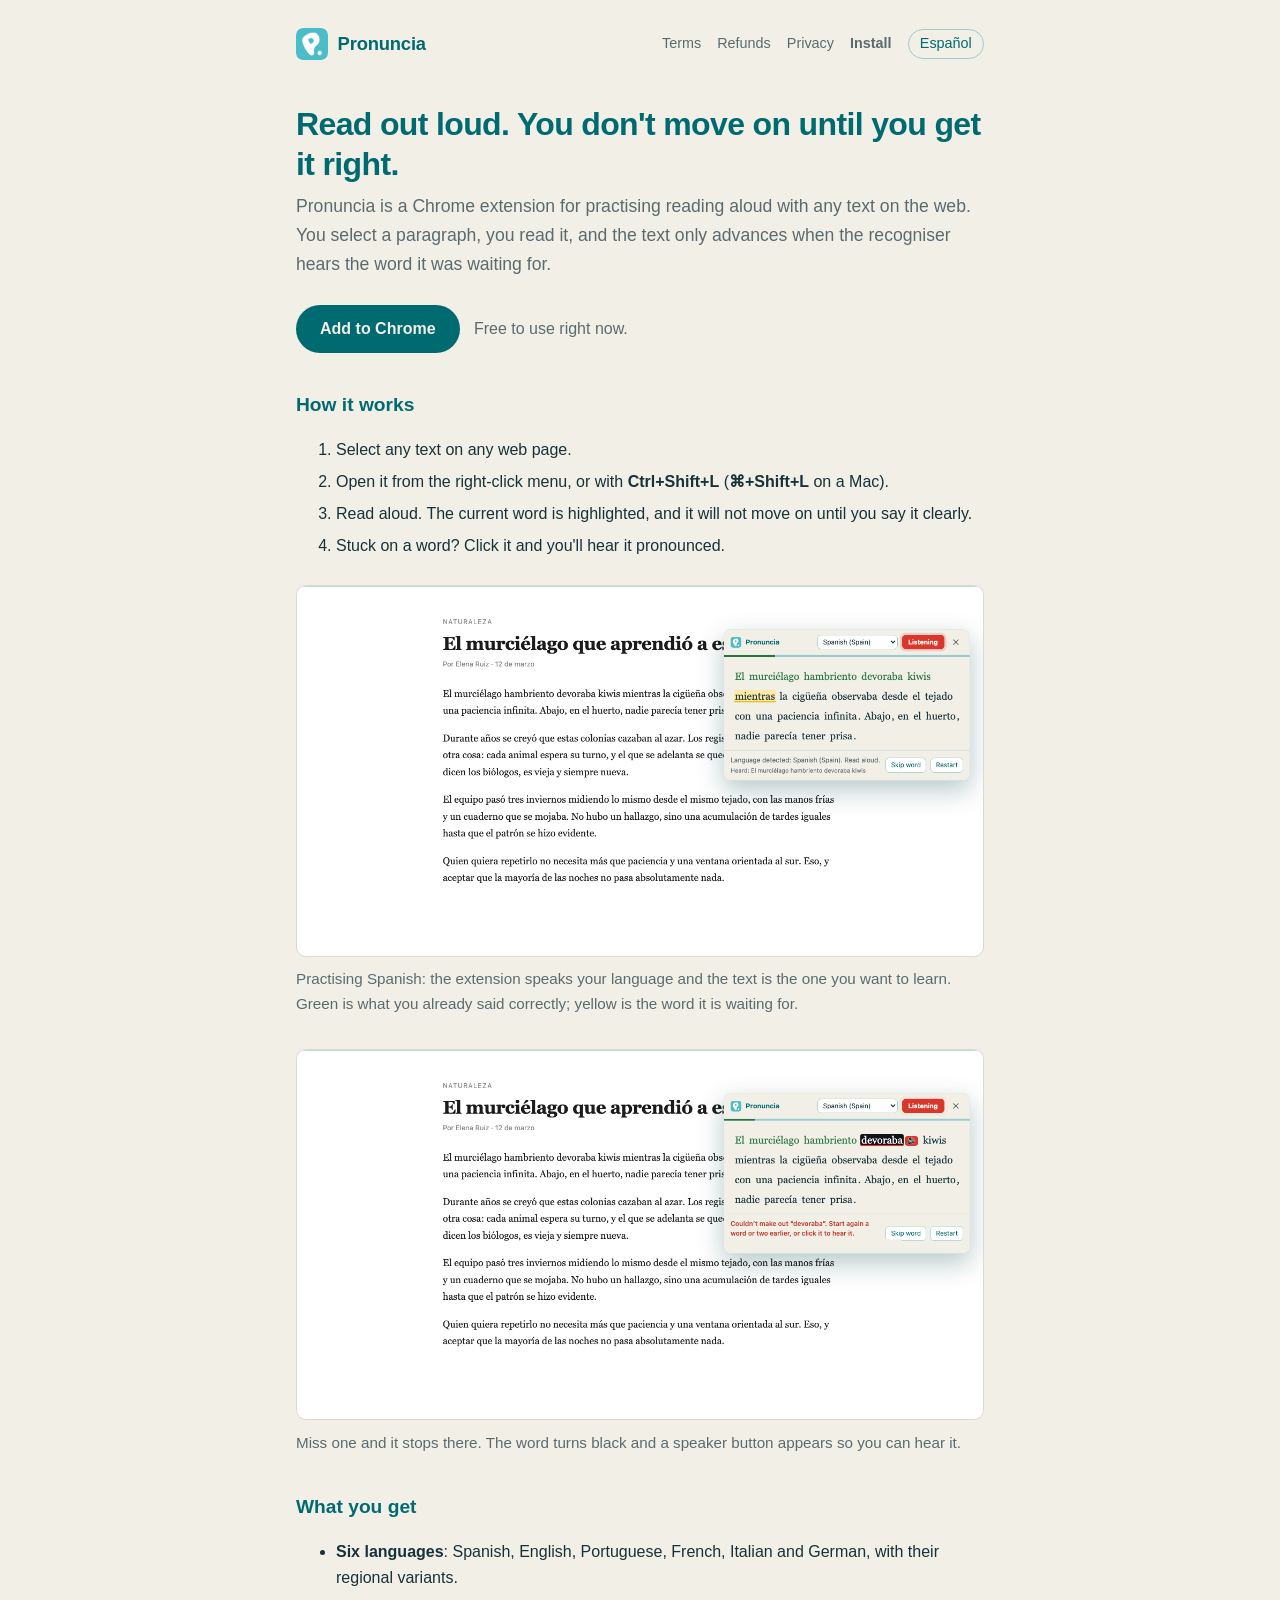
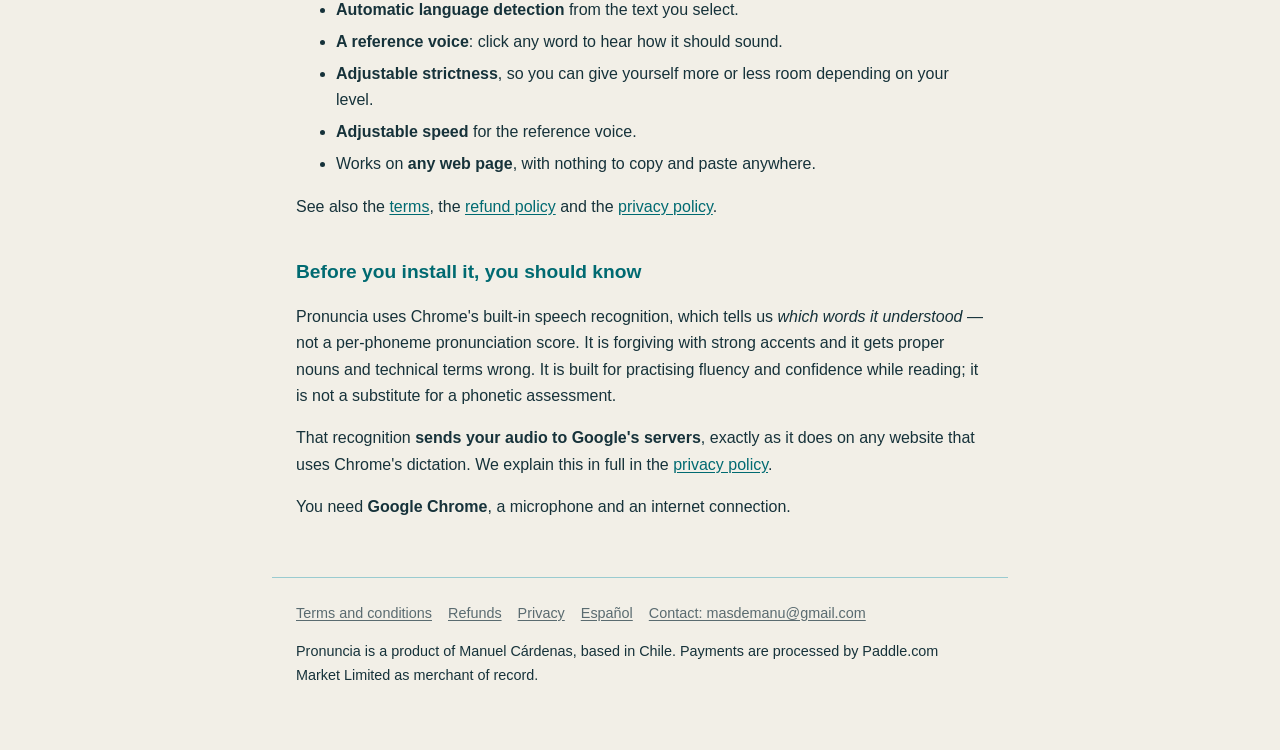
==== commit a492fc46: "Interruptor para precios y pago: apagado hasta publicar la de pago La extensión publicada es la 0.1." ====
--- a/index.html
+++ b/index.html
@@ -67,22 +67,6 @@
             "@type": "Person",
             "name": "Manuel Cárdenas"
       },
-      "offers": [
-            {
-                  "@type": "Offer",
-                  "price": "10",
-                  "priceCurrency": "USD",
-                  "description": "Monthly subscription",
-                  "url": "https://pronuncia.dev/#pricing"
-            },
-            {
-                  "@type": "Offer",
-                  "price": "100",
-                  "priceCurrency": "USD",
-                  "description": "Annual subscription",
-                  "url": "https://pronuncia.dev/#pricing"
-            }
-      ],
       "description": "Chrome extension for reading practice out loud: the text will not move on until you pronounce each word clearly."
 }
     </script>
@@ -91,7 +75,6 @@
     <header>
       <a class="marca" href="./"><img src="logo.png" alt="" /><span>Pronuncia</span></a>
       <nav>
-        <a href="#pricing">Pricing</a>
         <a href="terms/">Terms</a>
         <a href="refunds/">Refunds</a>
         <a href="privacy/">Privacy</a>
@@ -110,7 +93,7 @@
 
       <p class="llamada">
         <a class="instalar" href="https://chromewebstore.google.com/detail/ldpkjpkejbcinafgibibbiepdnjcapkn">Add to Chrome</a>
-        <span class="suave">Free for 21 days, no card required.</span>
+        <span class="suave">Free to use right now.</span>
       </p>
 
       <h2>How it works</h2>
@@ -144,34 +127,12 @@
         <li>Works on <strong>any web page</strong>, with nothing to copy and paste anywhere.</li>
       </ul>
 
-      <h2 id="pricing">Pricing</h2>
-      <p><strong>21-day free trial</strong>, no card required. After that, pick a plan:</p>
-
-      <div class="precios">
-        <div class="plan">
-          <span class="cantidad">US$10</span>
-          <span class="suave">per month</span>
-        </div>
-        <div class="plan destacado">
-          <span class="etiqueta">Two months free</span>
-          <span class="cantidad">US$100</span>
-          <span class="suave">per year · the price of 10 months</span>
-        </div>
-      </div>
-
-      <p class="suave">
-        Prices are in US dollars. Any tax due in your country is calculated and shown at
-        checkout. You can cancel whenever you like and keep access until the end of the
-        period you have already paid for.
-      </p>
-
       <p>
-        You subscribe from inside the extension itself, because that is what knows which
-        account to activate. See also the <a href="terms/">terms</a>, the
+        See also the <a href="terms/">terms</a>, the
         <a href="refunds/">refund policy</a> and the <a href="privacy/">privacy policy</a>.
       </p>
 
-      <h2>Before you subscribe, you should know</h2>
+      <h2>Before you install it, you should know</h2>
       <p>
         Pronuncia uses Chrome's built-in speech recognition, which tells us <em>which words
         it understood</em> — not a per-phoneme pronunciation score. It is forgiving with
@@ -185,9 +146,8 @@
         <a href="privacy/">privacy policy</a>.
       </p>
       <p>
-        You need <strong>Google Chrome</strong>, a microphone and an internet connection. The
-        21-day trial is there so you can find out whether it works for you before paying
-        anything.
+        You need <strong>Google Chrome</strong>, a microphone and an internet
+        connection.
       </p>
     </main>
 
